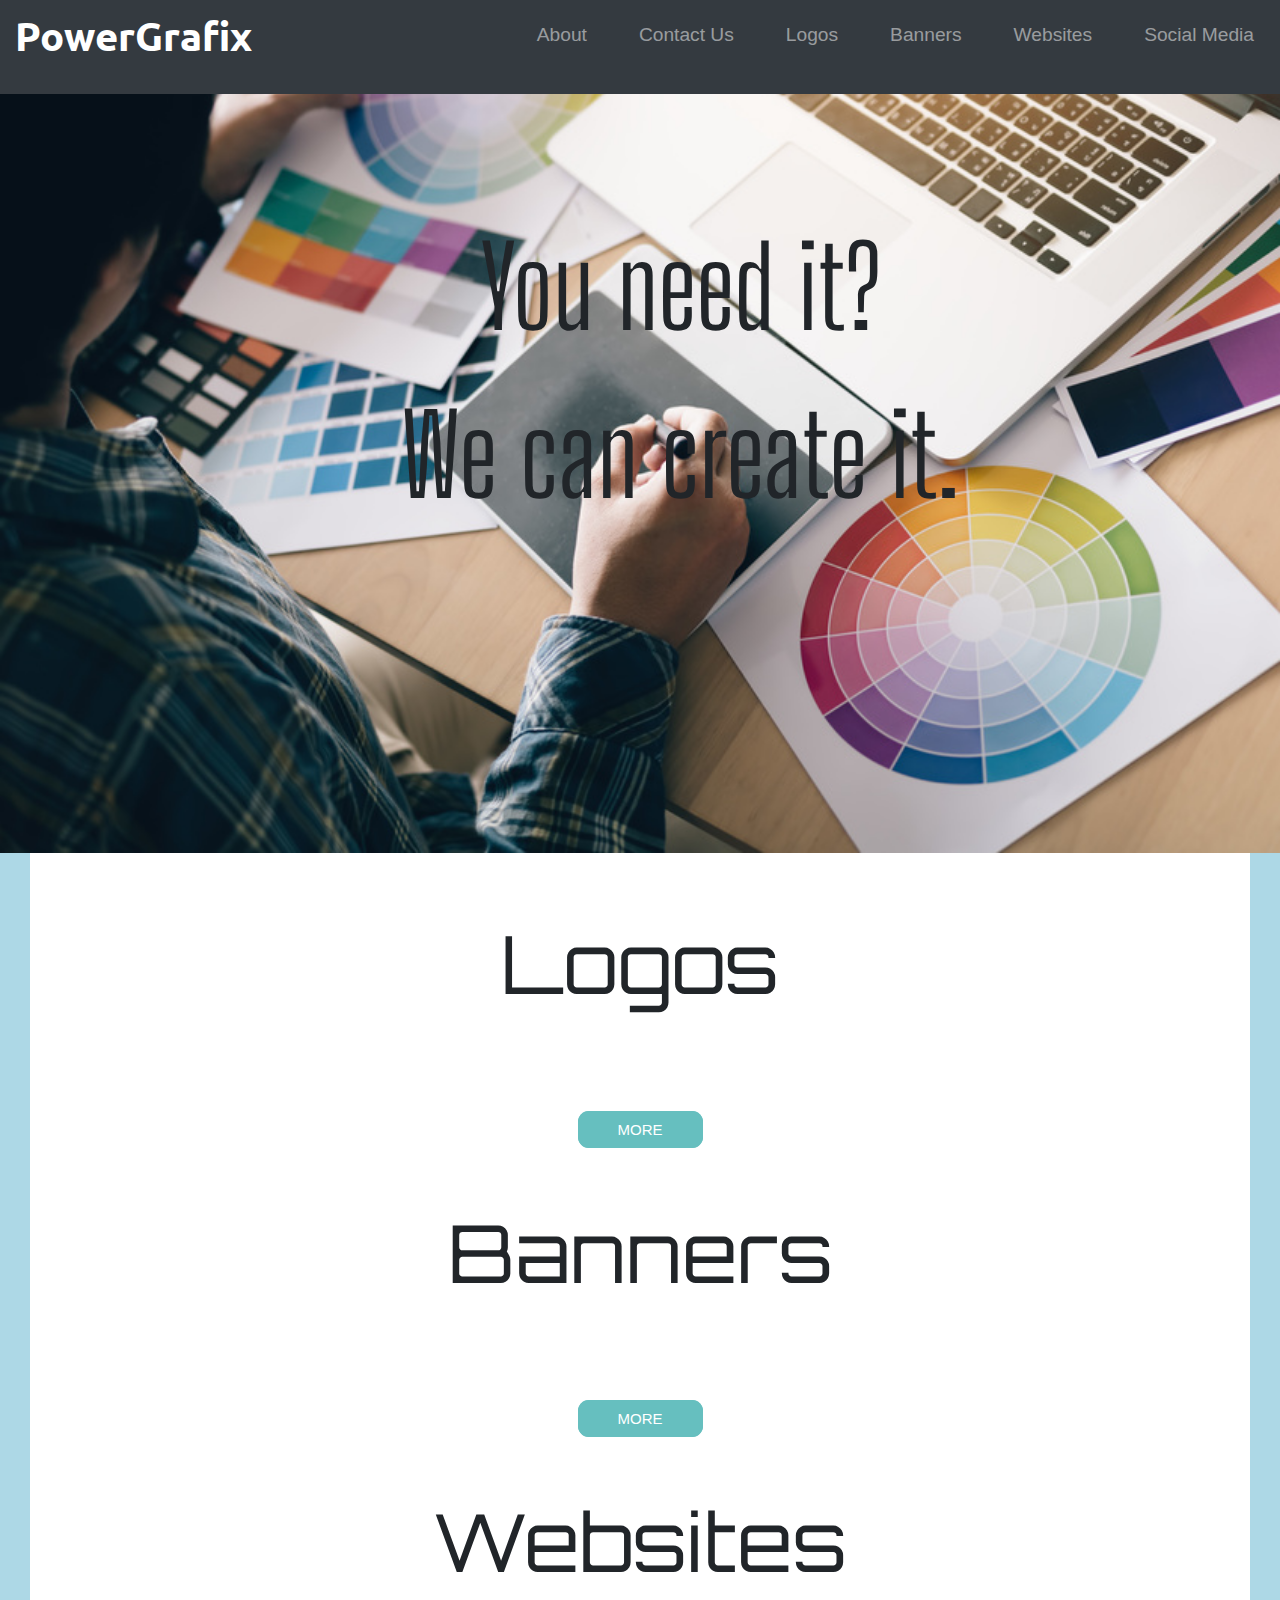
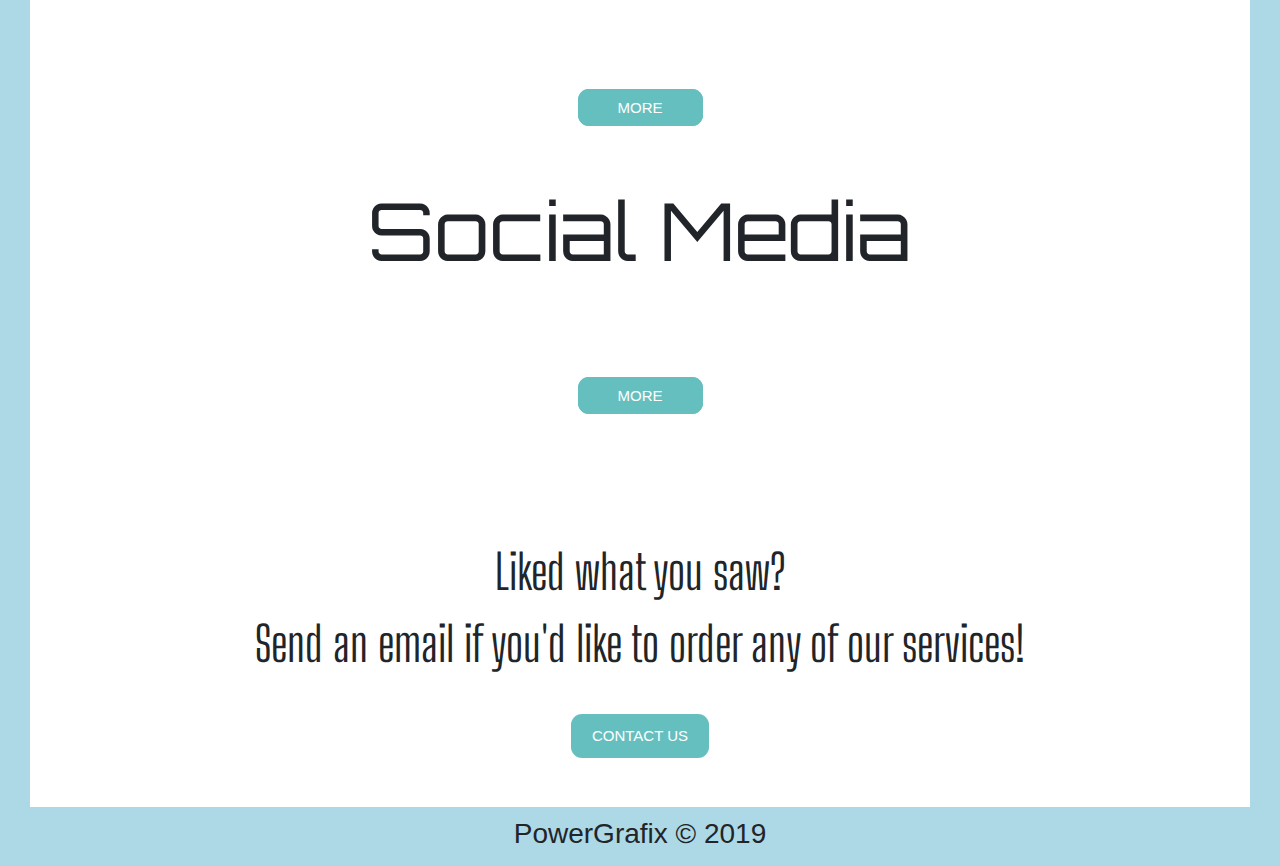
==== index.html @ c36dbb4e "Add files via upload" ====
<!DOCTYPE html>
<html>

<head>
  <meta charset="utf-8">
  <title>PowerGrafix</title>

  <link rel="stylesheet" href="https://stackpath.bootstrapcdn.com/bootstrap/4.3.1/css/bootstrap.min.css" integrity="sha384-ggOyR0iXCbMQv3Xipma34MD+dH/1fQ784/j6cY/iJTQUOhcWr7x9JvoRxT2MZw1T" crossorigin="anonymous">
  <link href="https://fonts.googleapis.com/css?family=Montserrat:900|Ubuntu" rel="stylesheet">
  <link href="https://fonts.googleapis.com/css?family=Big+Shoulders+Display&display=swap" rel="stylesheet">
  <link href="https://fonts.googleapis.com/css?family=Orbitron&display=swap" rel="stylesheet">

  <link rel="stylesheet" href="css/styles.css">
</head>

<body style="background-color:#ADD8E6">



  <section class="navbar-section">
    <div class="navbar-container">
      <nav class="navbar fixed-top navbar-expand-lg navbar-dark bg-dark">
        <a class="navbar-brand" href="">PowerGrafix</a>
        <button class="navbar-toggler" type="button" data-toggle="collapse" data-target="#navbarTogglerDemo02" aria-controls="navbarTogglerDemo01" aria-expanded="false" aria-label="Toggle navigation">
          <span class="navbar-toggler-icon"></span>
        </button>
        <div class="collapse navbar-collapse" id="navbarTogglerDemo02">
          <ul class="navbar-nav ml-auto">
            <li class="nav-item">
              <a class="nav-link" href="about.html">About</a>
            </li>
            <li class="nav-item">
              <a class="nav-link" href="#contact-us">Contact Us</a>
            </li>
            <li class="nav-item">
              <a class="nav-link" href="#logos-title">Logos</a>
            </li>
            <li class="nav-item">
              <a class="nav-link" href="#banners-title">Banners</a>
            </li>
            <li class="nav-item">
              <a class="nav-link" href="#websites-title">Websites</a>
            </li>
            <li class="nav-item">
              <a class="nav-link" href="#social-title">Social Media</a>
          </ul>
        </div>
      </nav>
    </div>
  </section>

  <section class="header-section">
    <div class="header-container">
      <img class="graphic_designer" src="images/graphic_designer.jpg" alt="graphic_designer">
      <div class="text_block">
        You need it?
        <p>We can create it.</p>
      </div>
    </div>
  </section>

  <section class="middle-section">
    <p id="logos-title">Logos</p>
    <div class="row">

      <!--Grid column-->
      <div class="col-lg-4 col-md-12 mb-4">

        <img src="https://wedologos.bladecdn.net/wp-content/uploads/2016/01/logotipos-famosos-adidas.jpg" class="img-fluid mb-4" alt="">

        <img src="https://wedologos.bladecdn.net/wp-content/uploads/2016/01/logotipos-famosos-apple.jpg" class="img-fluid mb-4" alt="" data-wow-delay="0.3s">

      </div>
      <!--Grid column-->

      <!--Grid column-->
      <div class="col-lg-4 col-md-6 mb-4">

        <img src="https://wedologos.bladecdn.net/wp-content/uploads/2016/01/logotipos-famosos-bradesco.jpg" class="img-fluid mb-4" alt="" data-wow-delay="0.1s">

        <img src="https://wedologos.bladecdn.net/wp-content/uploads/2016/01/logotipos-famosos-coca-cola.jpg" class="img-fluid mb-4" alt="" data-wow-delay="0.4s">

      </div>
      <!--Grid column-->

      <!--Grid column-->
      <div class="col-lg-4 col-md-6 mb-4">

        <img src="https://wedologos.bladecdn.net/wp-content/uploads/2016/01/logotipos-famosos-guarana-antarctica.jpg" class="img-fluid mb-4" alt="" data-wow-delay="0.2s">

        <img src="https://wedologos.bladecdn.net/wp-content/uploads/2016/01/logotipos-famosos-google.jpg" class="img-fluid mb-4" alt="" data-wow-delay="0.5s">

      </div>
      <!--Grid column-->

    </div>
    <!--Grid row-->

    </div>

    <a class="btn-more" href="logos.html">MORE</a>

    <p id="banners-title">Banners</p>
    <div class="row">

      <!--Grid column-->
      <div class="col-lg-4 col-md-12 mb-4">

        <img src="https://marketplace.canva.com/MADOPvvqu2g/1/0/thumbnail_large-1/canva-galaxy-photo-border-general-twitch-banner-MADOPvvqu2g.jpg" class="img-fluid mb-4" alt="">

        <img src="https://marketplace.canva.com/MAC6jfuT2J8/1/0/thumbnail_large-5/canva-white-%26-black-modern-coffee-quote-photo-collage-MAC6jfuT2J8.jpg" class="img-fluid mb-4" alt="" data-wow-delay="0.3s">

      </div>
      <!--Grid column-->

      <!--Grid column-->
      <div class="col-lg-4 col-md-6 mb-4">

        <img src="https://marketplace.canva.com/MAC3SYvZWyc/1/0/thumbnail_large-5/canva-green-nature-photo-book-collage-MAC3SYvZWyc.jpg" class="img-fluid mb-4" alt="" data-wow-delay="0.1s">

        <img src="https://marketplace.canva.com/MAC3SRVpkFc/1/0/thumbnail_large-5/canva-minimalist-white-nature-outdoor-photo-collage-MAC3SRVpkFc.jpg" class="img-fluid mb-4" alt="" data-wow-delay="0.4s">

      </div>
      <!--Grid column-->

      <!--Grid column-->
      <div class="col-lg-4 col-md-6 mb-4">

        <img src="https://marketplace.canva.com/MAC9HOH3e30/2/0/thumbnail_large/canva-white-winter-photo-collage-MAC9HOH3e30.jpg" class="img-fluid mb-4" alt="" data-wow-delay="0.2s">

        <img src="https://marketplace.canva.com/MAC8jO4v-vw/1/0/thumbnail_large-5/canva-white-simple-specials-coffee-photo-collage-MAC8jO4v-vw.jpg" class="img-fluid mb-4" alt="" data-wow-delay="0.5s">

      </div>
      <!--Grid column-->

    </div>
    <!--Grid row-->

    </div>
     <a class="btn-more" href="banners.html">MORE</a>

     <p id="websites-title">Websites</p>

     <div class="row">

       <!--Grid column-->
       <div class="col-lg-4 col-md-12 mb-4">

         <img src="https://s3.amazonaws.com/ceblog/wp-content/uploads/2018/08/20142354/best-homepage-13.png" class="img-fluid mb-4" alt="">

         <img src="http://cdn2.hubspot.net/hubfs/53/mint-homepage-design.png" class="img-fluid mb-4" alt="" data-wow-delay="0.3s">

       </div>
       <!--Grid column-->

       <!--Grid column-->
       <div class="col-lg-4 col-md-6 mb-4">

         <img src="https://s3.amazonaws.com/ceblog/wp-content/uploads/2018/08/20142352/best-homepage-12.png" class="img-fluid mb-4" alt="" data-wow-delay="0.1s">

         <img src="https://i.pinimg.com/originals/0f/49/ac/0f49acbd195461f853526f29efb6bfef.jpg" class="img-fluid mb-4" alt="" data-wow-delay="0.4s">

       </div>
       <!--Grid column-->

       <!--Grid column-->
       <div class="col-lg-4 col-md-6 mb-4">

         <img src="https://nmcdn.io/e186d21f8c7946a19faed23c3da2f0da/347bed083486499c98f1609efa95efbd/files/hutchlaw-1.jpg" class="img-fluid mb-4" alt="" data-wow-delay="0.2s">

         <img src="https://blog.hubspot.com/hs-fs/hubfs/telerik-homepage-update.png?width=1347&name=telerik-homepage-update.png" class="img-fluid mb-4" alt="" data-wow-delay="0.5s">

       </div>
       <!--Grid column-->

     </div>
     <!--Grid row-->

     </div>

     <a class="btn-more" href="websites.html">MORE</a>

       <p id="social-title">Social Media</p>
       <div class="row">

         <!--Grid column-->
         <div class="col-lg-4 col-md-12 mb-4">

           <img src="https://jesusnative.files.wordpress.com/2017/03/smsgjos-twitter-banner.jpg?w=705" class="img-fluid mb-4" alt="">

           <img src="https://png.pngtree.com/png-vector/20190309/ourlarge/pngtree-event-party-social-media-post-banner-template-set-png-image_783203.jpg" class="img-fluid mb-4" alt="" data-wow-delay="0.3s">

         </div>
         <!--Grid column-->

         <!--Grid column-->
         <div class="col-lg-4 col-md-6 mb-4">

           <img src="https://i.pinimg.com/originals/de/9c/47/de9c474064ac3493077e03e362c84219.jpg" class="img-fluid mb-4" alt="" data-wow-delay="0.1s">

           <img src="https://nowspeed.com/wp-content/uploads/2016/09/Nowspeed-Web-Banner-V1.png" class="img-fluid mb-4" alt="" data-wow-delay="0.4s">

         </div>
         <!--Grid column-->

         <!--Grid column-->
         <div class="col-lg-4 col-md-6 mb-4">

           <img src="https://techmeetups.com/wp-content/uploads/2017/09/Cyberconnect-360-event-banner.jpg" class="img-fluid mb-4" alt="" data-wow-delay="0.2s">

           <img src="https://i.pinimg.com/originals/f9/95/a6/f995a694d54082ea7b6e9481c708df1d.jpg" class="img-fluid mb-4" alt="" data-wow-delay="0.5s">

         </div>
         <!--Grid column-->

       </div>
       <!--Grid row-->

       </div>
       <a class="btn-more" href="social.html">MORE</a>
  </section>

  <section class="bottom-section">
    <div id="contact-us">
      Liked what you saw?
      <p>Send an email if you'd like to order any of our services!</p>
      <a class="btn" href="mailto:">CONTACT US</a>
    </div>

  </section>
  <div class="copyright">
    <h3>
      <p>PowerGrafix © 2019</p>
    </h3>
  </div>


  <script src="https://code.jquery.com/jquery-3.3.1.slim.min.js" integrity="sha384-q8i/X+965DzO0rT7abK41JStQIAqVgRVzpbzo5smXKp4YfRvH+8abtTE1Pi6jizo" crossorigin="anonymous"></script>
  <script src="https://cdnjs.cloudflare.com/ajax/libs/popper.js/1.14.7/umd/popper.min.js" integrity="sha384-UO2eT0CpHqdSJQ6hJty5KVphtPhzWj9WO1clHTMGa3JDZwrnQq4sF86dIHNDz0W1" crossorigin="anonymous"></script>
  <script src="https://stackpath.bootstrapcdn.com/bootstrap/4.3.1/js/bootstrap.min.js" integrity="sha384-JjSmVgyd0p3pXB1rRibZUAYoIIy6OrQ6VrjIEaFf/nJGzIxFDsf4x0xIM+B07jRM" crossorigin="anonymous"></script>
  <script defer src="https://use.fontawesome.com/releases/v5.7.2/js/all.js" integrity="sha384-0pzryjIRos8mFBWMzSSZApWtPl/5++eIfzYmTgBBmXYdhvxPc+XcFEk+zJwDgWbP" crossorigin="anonymous"></script>
</body>

</html>
---- css/styles.css ----
body{
 text-align: center;
}

.navbar{
  padding:0 0 1.5rem;
}


.navbar-brand{
  font-family: 'Ubuntu', sans-serif;
  font-size: 2.5rem;
  font-weight: bold;
  padding-left: 15px;
}

.nav-item{
  padding: 0 18px;
}

.nav-link{
  font-size: 1.2rem;
}

.graphic_designer{
  width: 100%;

}

.header-container{
  position: relative;
}

.text_block{
  position: absolute;
  font-family: 'Big Shoulders Display', cursive;
  font-size: 7em;
  bottom: 35%;
  right: 25%;
}

.middle-section{
  background-color: white;
  margin-left: 30px;
  margin-right: 30px;
}


#logos-title{
  font-family: 'Orbitron', sans-serif;
  font-size: 5em;
  text-align: center;
  padding-top: 50px;
  padding-bottom: 30px;
}

#banners-title{
  font-family: 'Orbitron', sans-serif;
  font-size: 5em;
  text-align: center;
  padding-top: 50px;
  padding-bottom: 30px;
}

#social-title{
  font-family: 'Orbitron', sans-serif;
  font-size: 5em;
  text-align: center;
  padding-top: 50px;
  padding-bottom: 30px;
}

#websites-title{
  font-family: 'Orbitron', sans-serif;
  font-size: 5em;
  text-align: center;
  padding-top: 50px;
  padding-bottom: 30px;
}


.bottom-section{
  background-color: white;
  padding-top: 10%;
  padding-bottom: 3%;
  margin-left: 30px;
  margin-right: 30px;
  font-family: 'Big Shoulders Display', cursive;
  font-size: 3em;
}

.btn{
  background: #66BFBF;
  background-image: -webkit-linear-gradient(top, #66BFBF, #66BFBF);
  background-image: -moz-linear-gradient(top, #66BFBF, #66BFBF);
  background-image: -ms-linear-gradient(top, #66BFBF, #66BFBF);
  background-image: -o-linear-gradient(top, #66BFBF, #66BFBF);
  background-image: linear-gradient(to bottom, #66BFBF, #66BFBF);
  -webkit-border-radius: 11;
  -moz-border-radius: 11;
  border-radius: 11px;
  font-family: Arial;
  color: #ffffff;
  font-size: 15px;
  padding: 10px 20px 10px 20px;
  text-decoration: none;

}

.btn-more{
  background: #66BFBF;
  background-image: -webkit-linear-gradient(top, #66BFBF, #66BFBF);
  background-image: -moz-linear-gradient(top, #66BFBF, #66BFBF);
  background-image: -ms-linear-gradient(top, #66BFBF, #66BFBF);
  background-image: -o-linear-gradient(top, #66BFBF, #66BFBF);
  background-image: linear-gradient(to bottom, #66BFBF, #66BFBF);
  -webkit-border-radius: 11;
  -moz-border-radius: 11;
  border-radius: 11px;
  font-family: Arial;
  color: #ffffff;
  font-size: 15px;
  padding: 10px 40px 10px 40px;
  text-decoration: none;

}
.copyright{
  background-color: #ADD8E6;
  font-size: 1em;
  padding-top: 10px;
  }

}
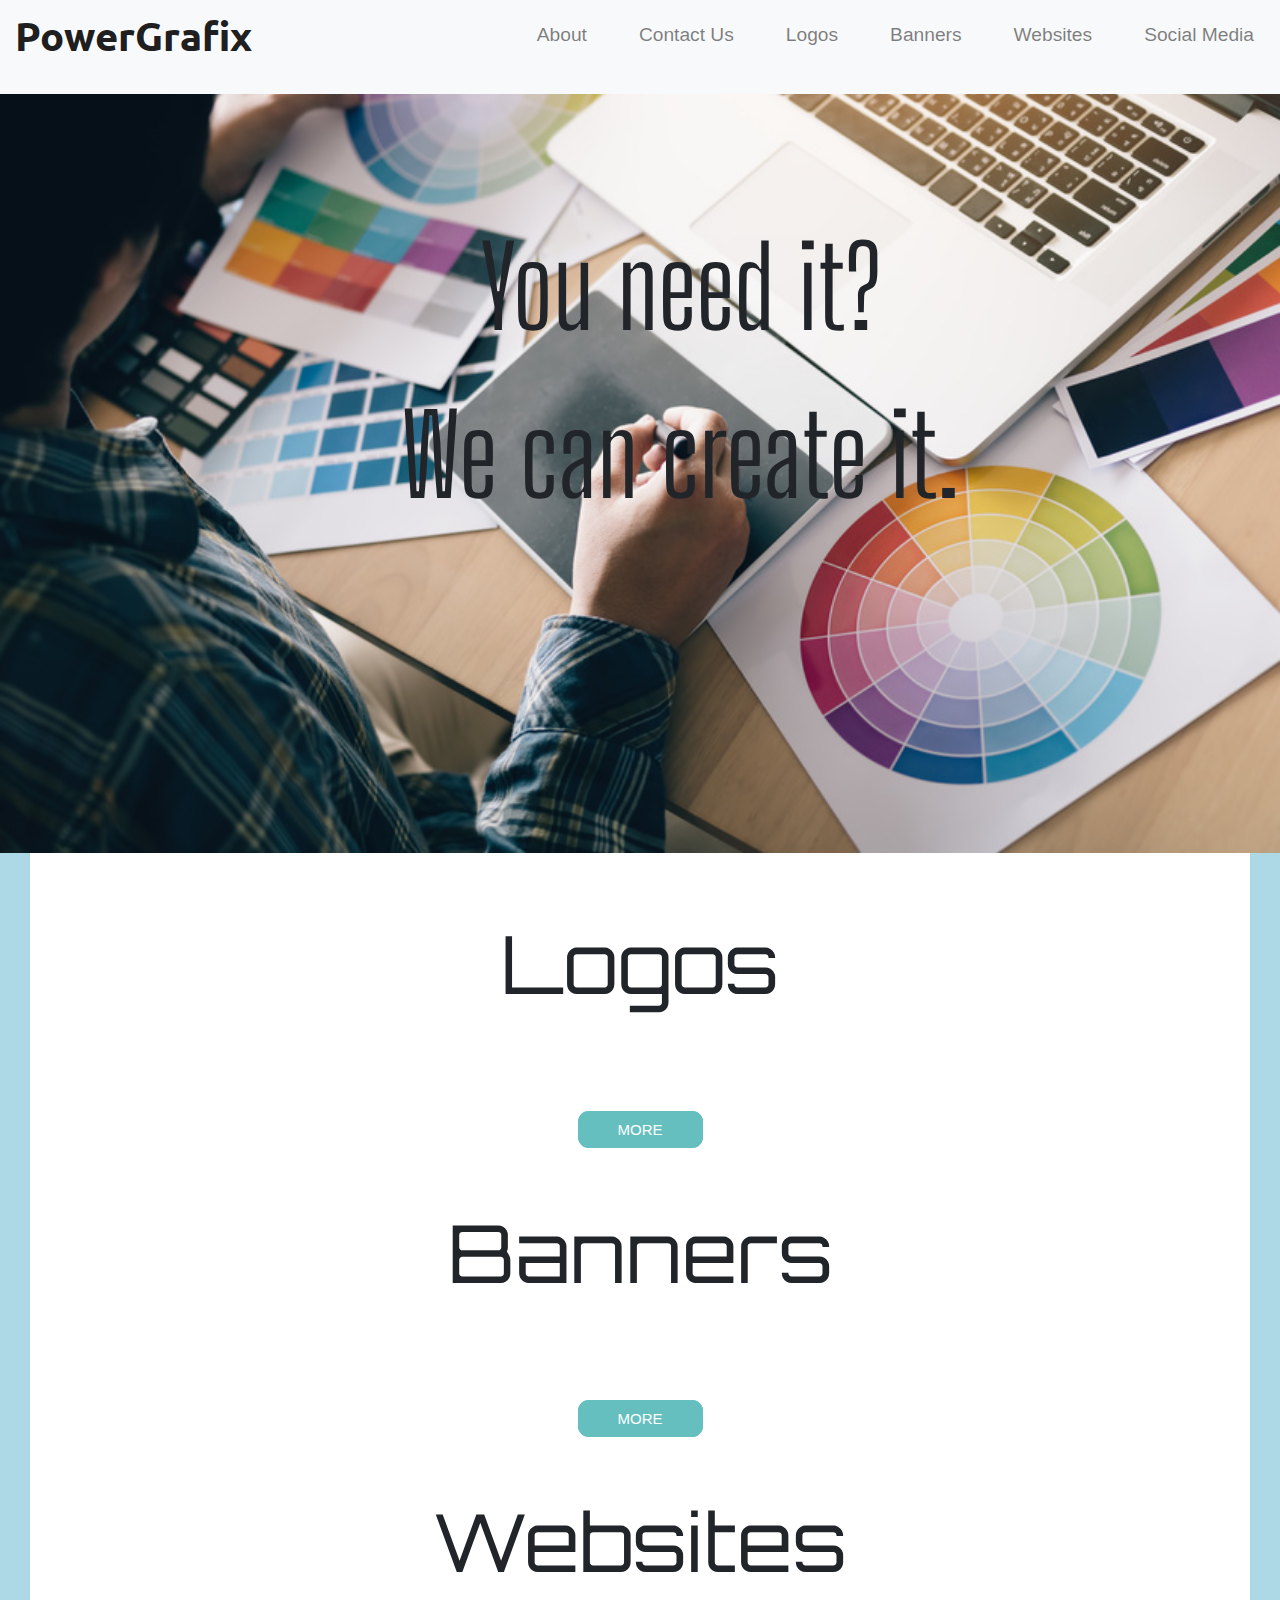
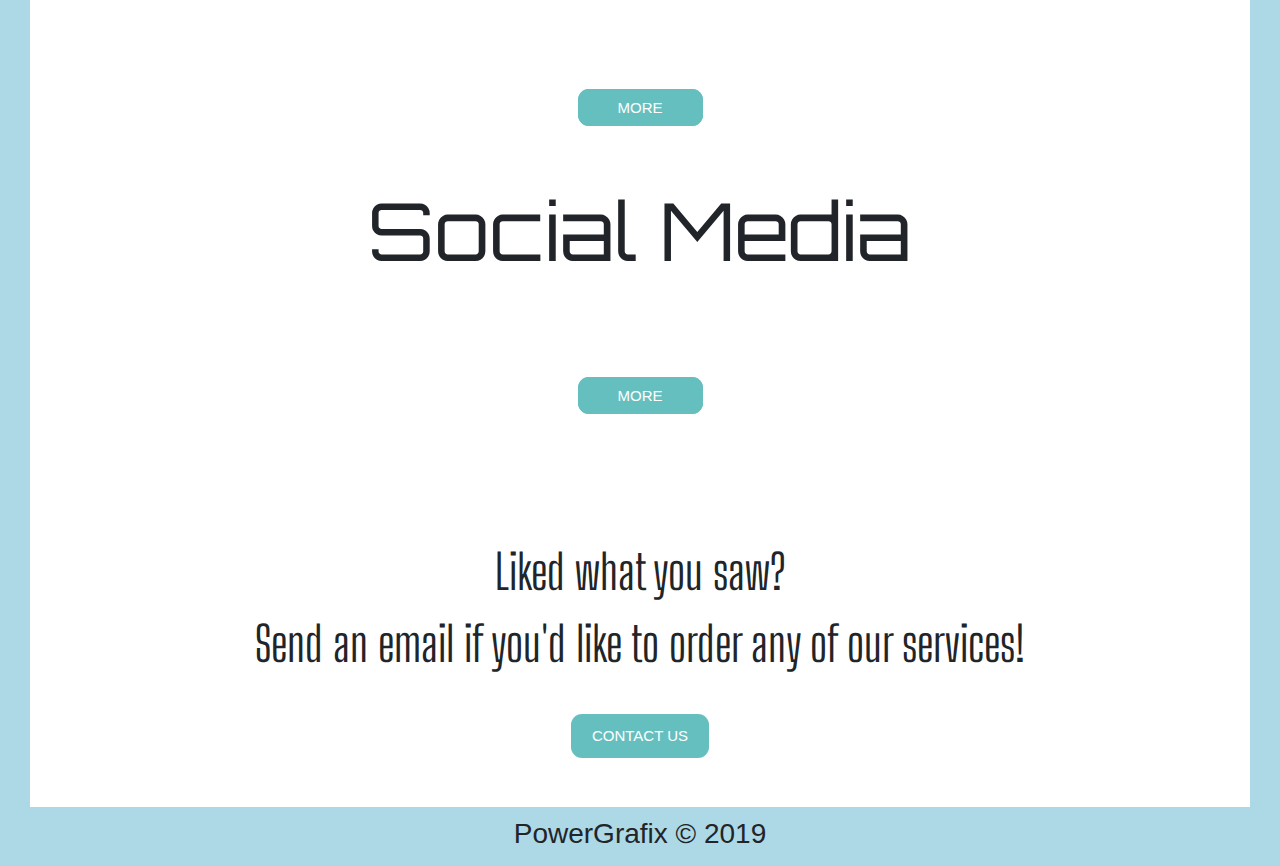
==== commit c1bc7530: "Add files via upload" ====
--- a/index.html
+++ b/index.html
@@ -19,7 +19,7 @@
 
   <section class="navbar-section">
     <div class="navbar-container">
-      <nav class="navbar fixed-top navbar-expand-lg navbar-dark bg-dark">
+      <nav class="navbar fixed-top navbar-expand-lg navbar-light bg-light">
         <a class="navbar-brand" href="">PowerGrafix</a>
         <button class="navbar-toggler" type="button" data-toggle="collapse" data-target="#navbarTogglerDemo02" aria-controls="navbarTogglerDemo01" aria-expanded="false" aria-label="Toggle navigation">
           <span class="navbar-toggler-icon"></span>
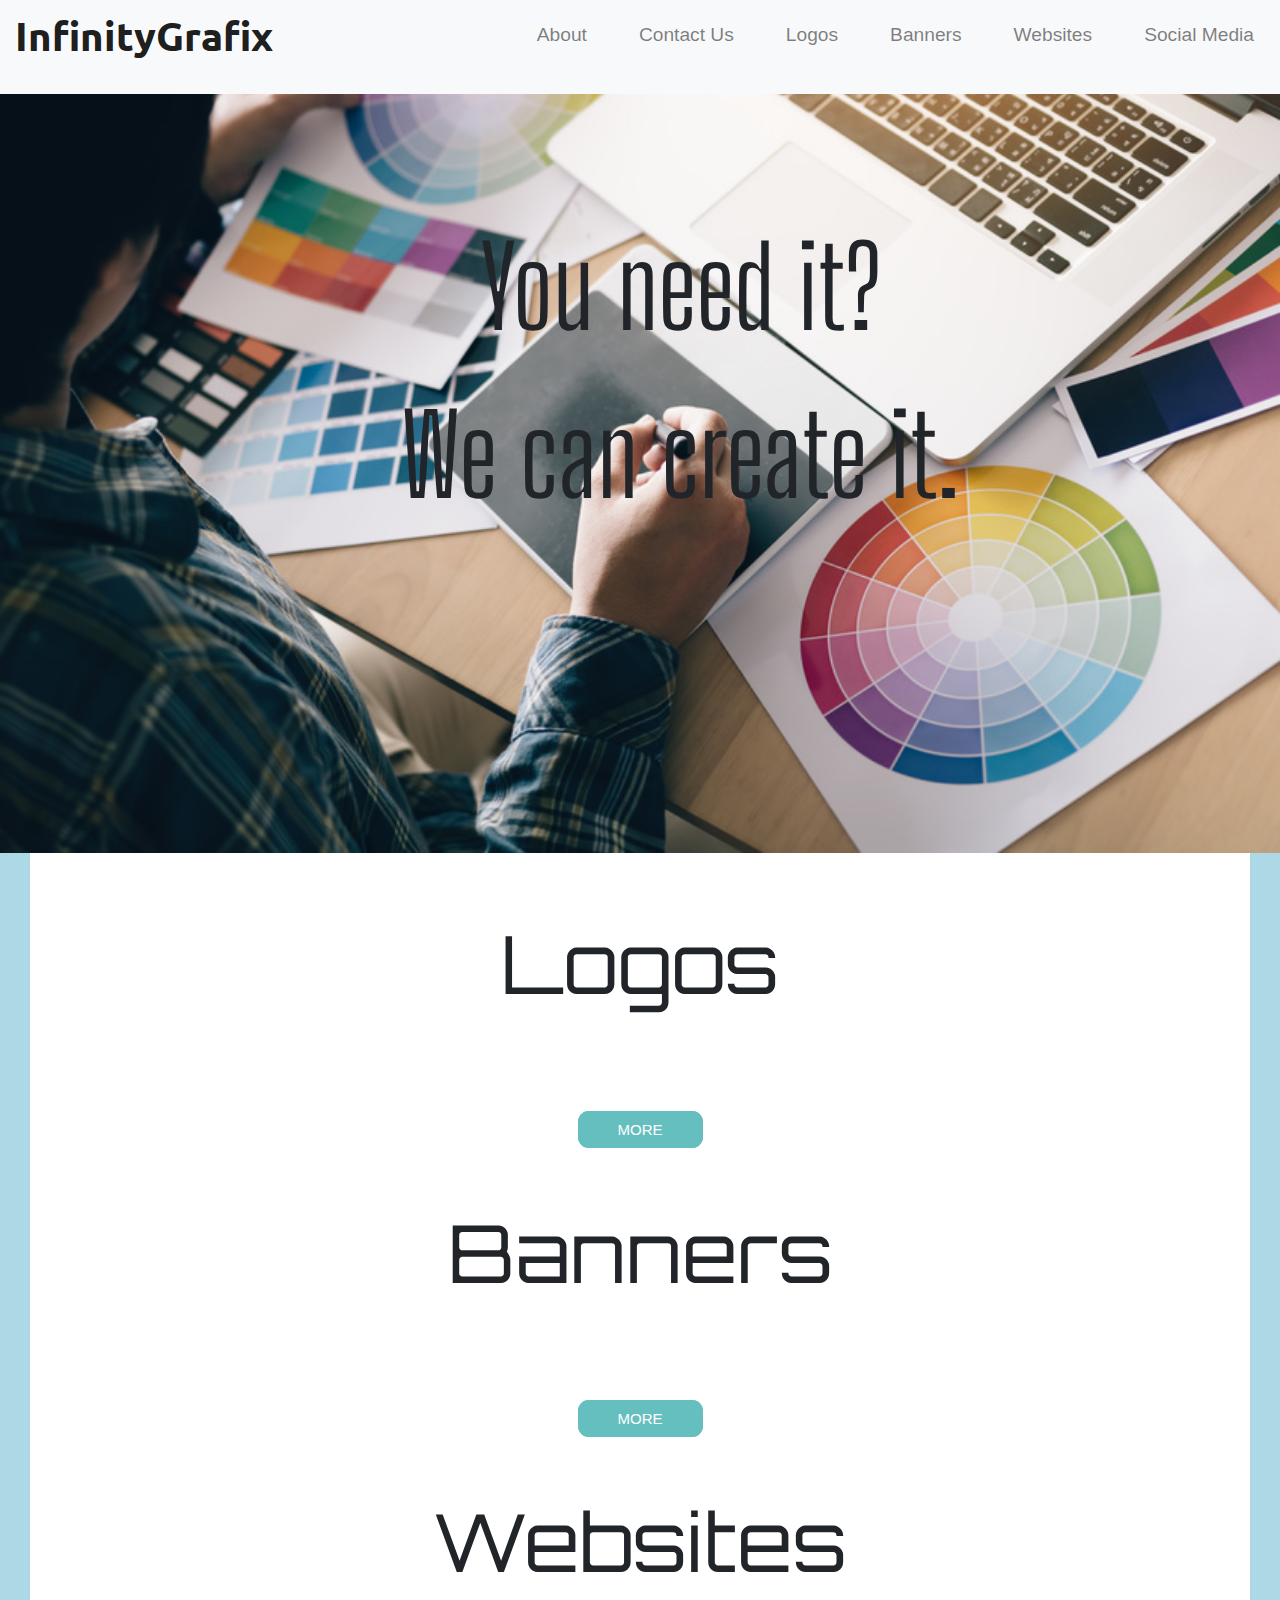
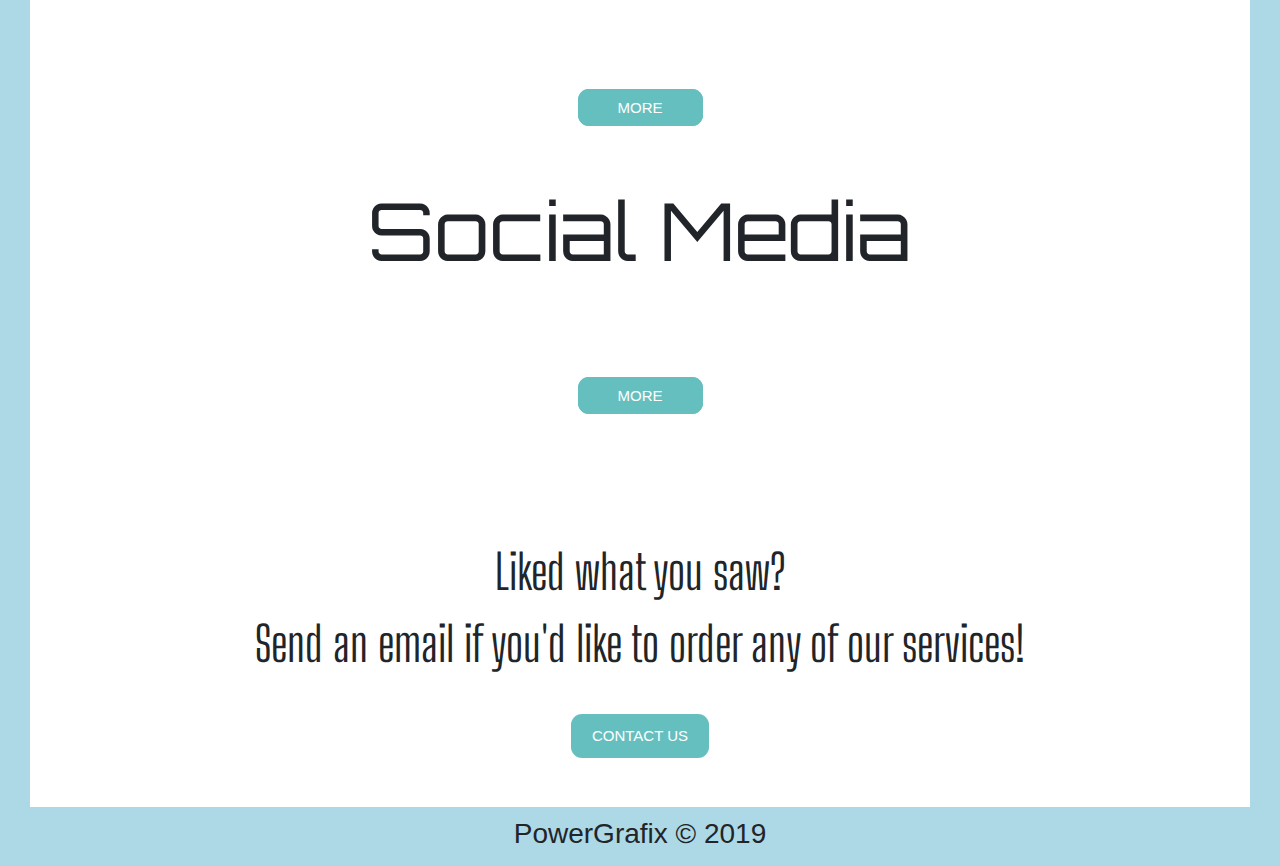
==== commit ef0f1594: "Add files via upload" ====
--- a/index.html
+++ b/index.html
@@ -3,7 +3,7 @@
 
 <head>
   <meta charset="utf-8">
-  <title>PowerGrafix</title>
+  <title>InfinityGrafix</title>
 
   <link rel="stylesheet" href="https://stackpath.bootstrapcdn.com/bootstrap/4.3.1/css/bootstrap.min.css" integrity="sha384-ggOyR0iXCbMQv3Xipma34MD+dH/1fQ784/j6cY/iJTQUOhcWr7x9JvoRxT2MZw1T" crossorigin="anonymous">
   <link href="https://fonts.googleapis.com/css?family=Montserrat:900|Ubuntu" rel="stylesheet">
@@ -20,7 +20,7 @@
   <section class="navbar-section">
     <div class="navbar-container">
       <nav class="navbar fixed-top navbar-expand-lg navbar-light bg-light">
-        <a class="navbar-brand" href="">PowerGrafix</a>
+        <a class="navbar-brand" href="">InfinityGrafix</a>
         <button class="navbar-toggler" type="button" data-toggle="collapse" data-target="#navbarTogglerDemo02" aria-controls="navbarTogglerDemo01" aria-expanded="false" aria-label="Toggle navigation">
           <span class="navbar-toggler-icon"></span>
         </button>
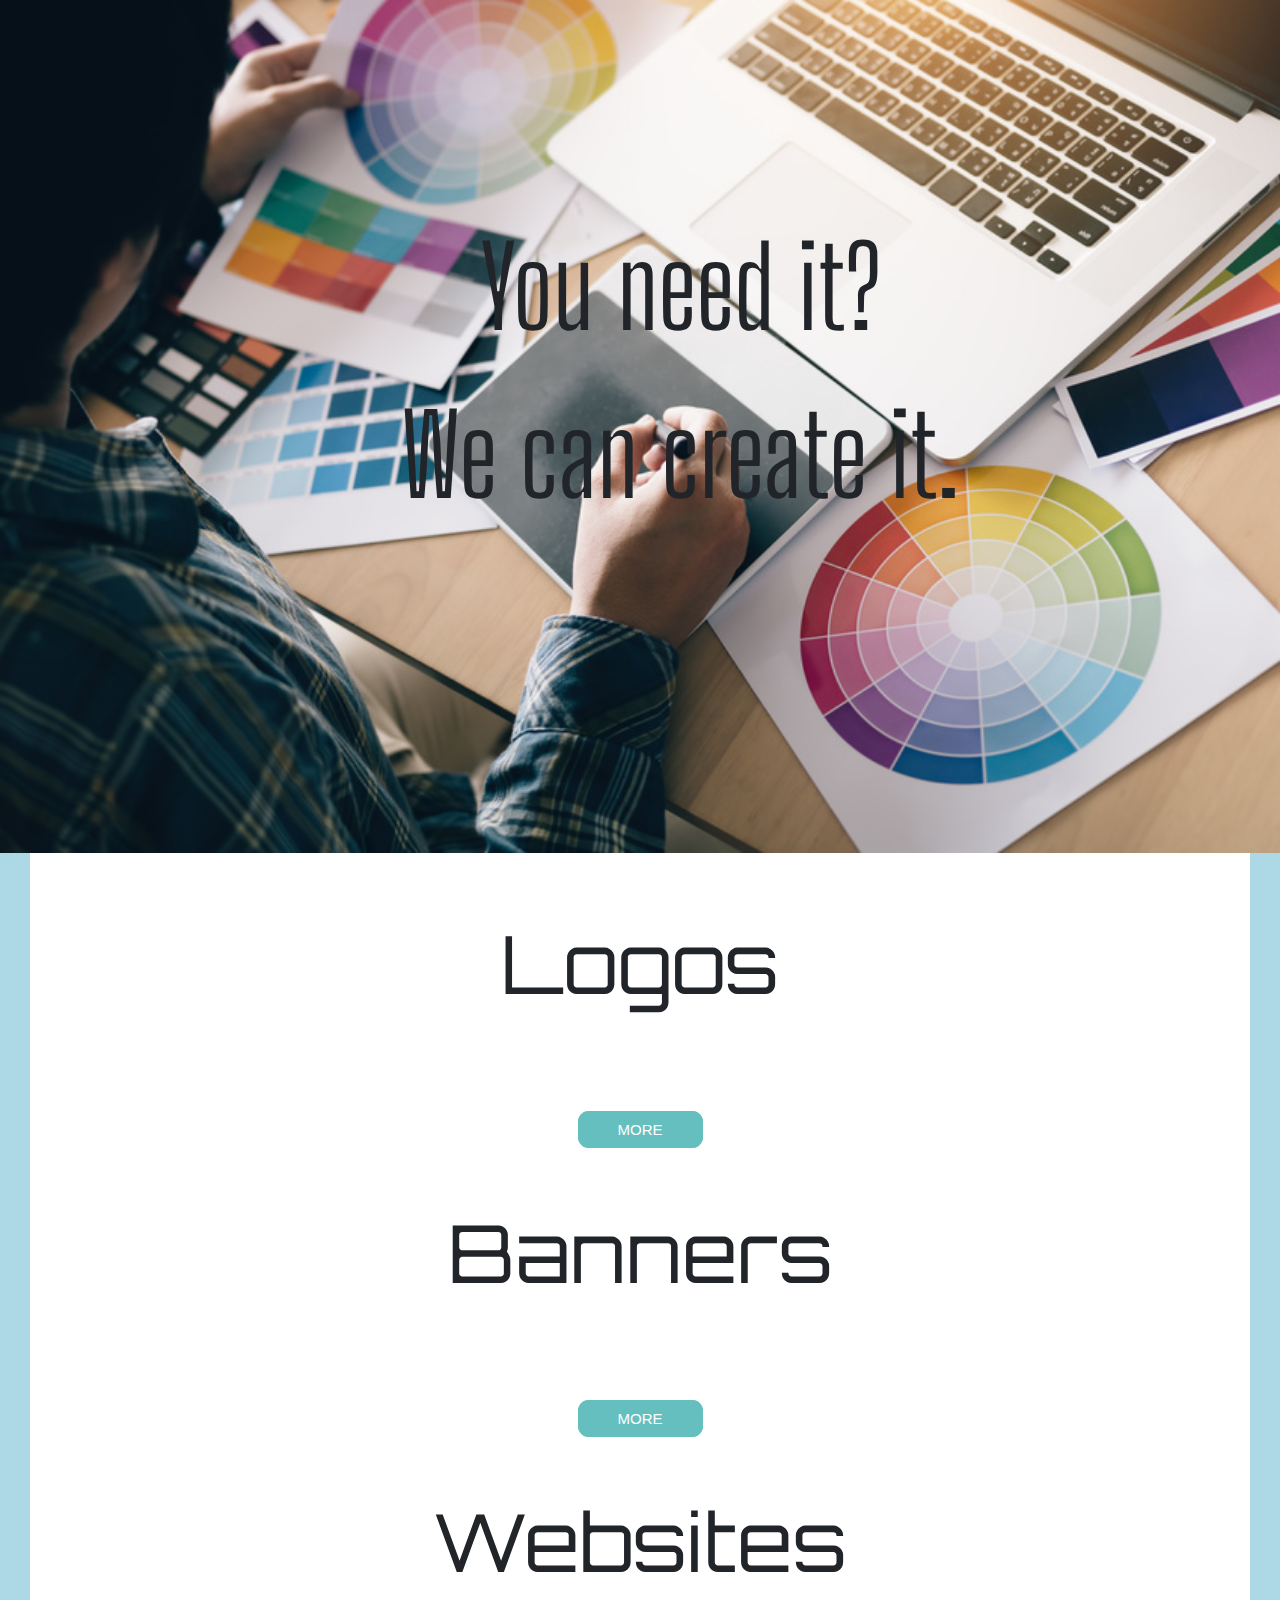
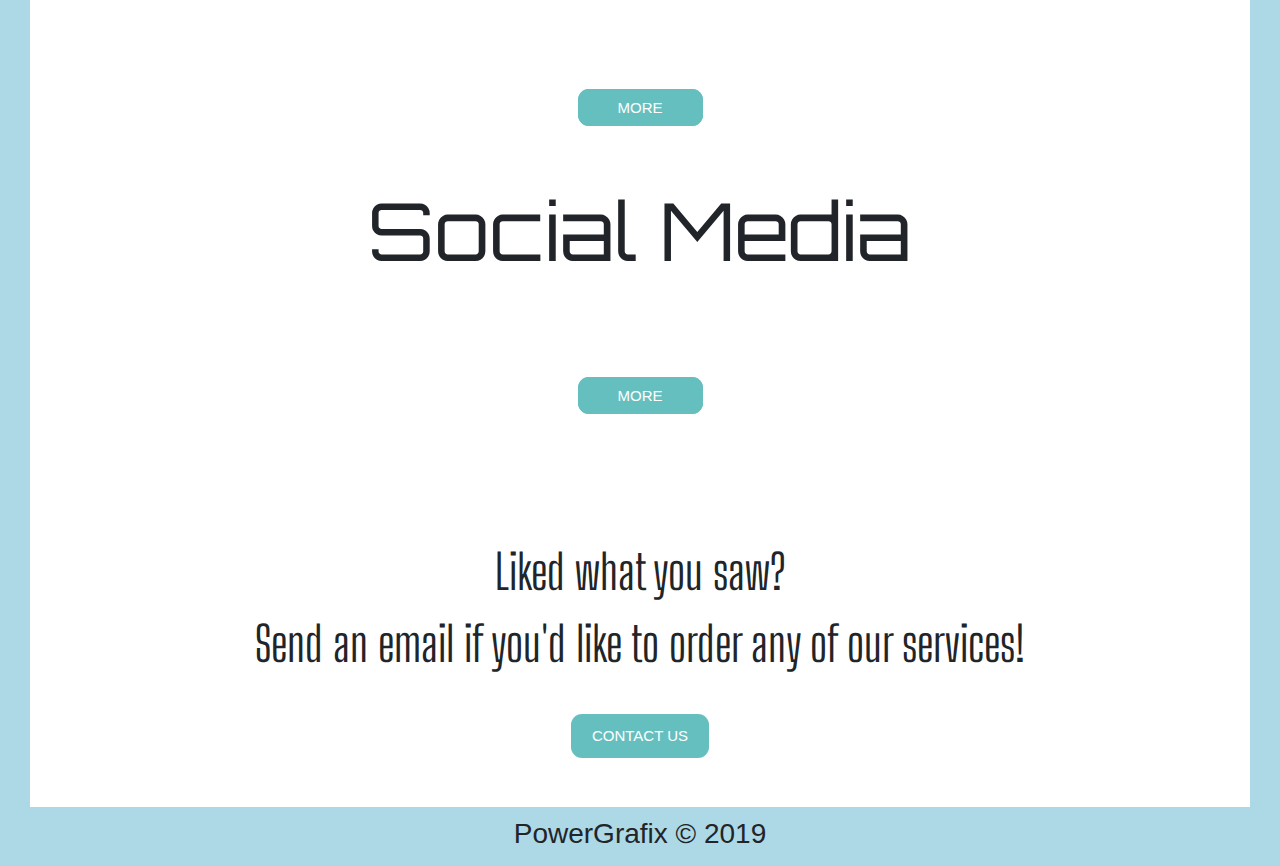
==== commit b3475240: "Add files via upload" ====
--- a/index.html
+++ b/index.html
@@ -17,37 +17,7 @@
 
 
 
-  <section class="navbar-section">
-    <div class="navbar-container">
-      <nav class="navbar fixed-top navbar-expand-lg navbar-light bg-light">
-        <a class="navbar-brand" href="">InfinityGrafix</a>
-        <button class="navbar-toggler" type="button" data-toggle="collapse" data-target="#navbarTogglerDemo02" aria-controls="navbarTogglerDemo01" aria-expanded="false" aria-label="Toggle navigation">
-          <span class="navbar-toggler-icon"></span>
-        </button>
-        <div class="collapse navbar-collapse" id="navbarTogglerDemo02">
-          <ul class="navbar-nav ml-auto">
-            <li class="nav-item">
-              <a class="nav-link" href="about.html">About</a>
-            </li>
-            <li class="nav-item">
-              <a class="nav-link" href="#contact-us">Contact Us</a>
-            </li>
-            <li class="nav-item">
-              <a class="nav-link" href="#logos-title">Logos</a>
-            </li>
-            <li class="nav-item">
-              <a class="nav-link" href="#banners-title">Banners</a>
-            </li>
-            <li class="nav-item">
-              <a class="nav-link" href="#websites-title">Websites</a>
-            </li>
-            <li class="nav-item">
-              <a class="nav-link" href="#social-title">Social Media</a>
-          </ul>
-        </div>
-      </nav>
-    </div>
-  </section>
+  
 
   <section class="header-section">
     <div class="header-container">
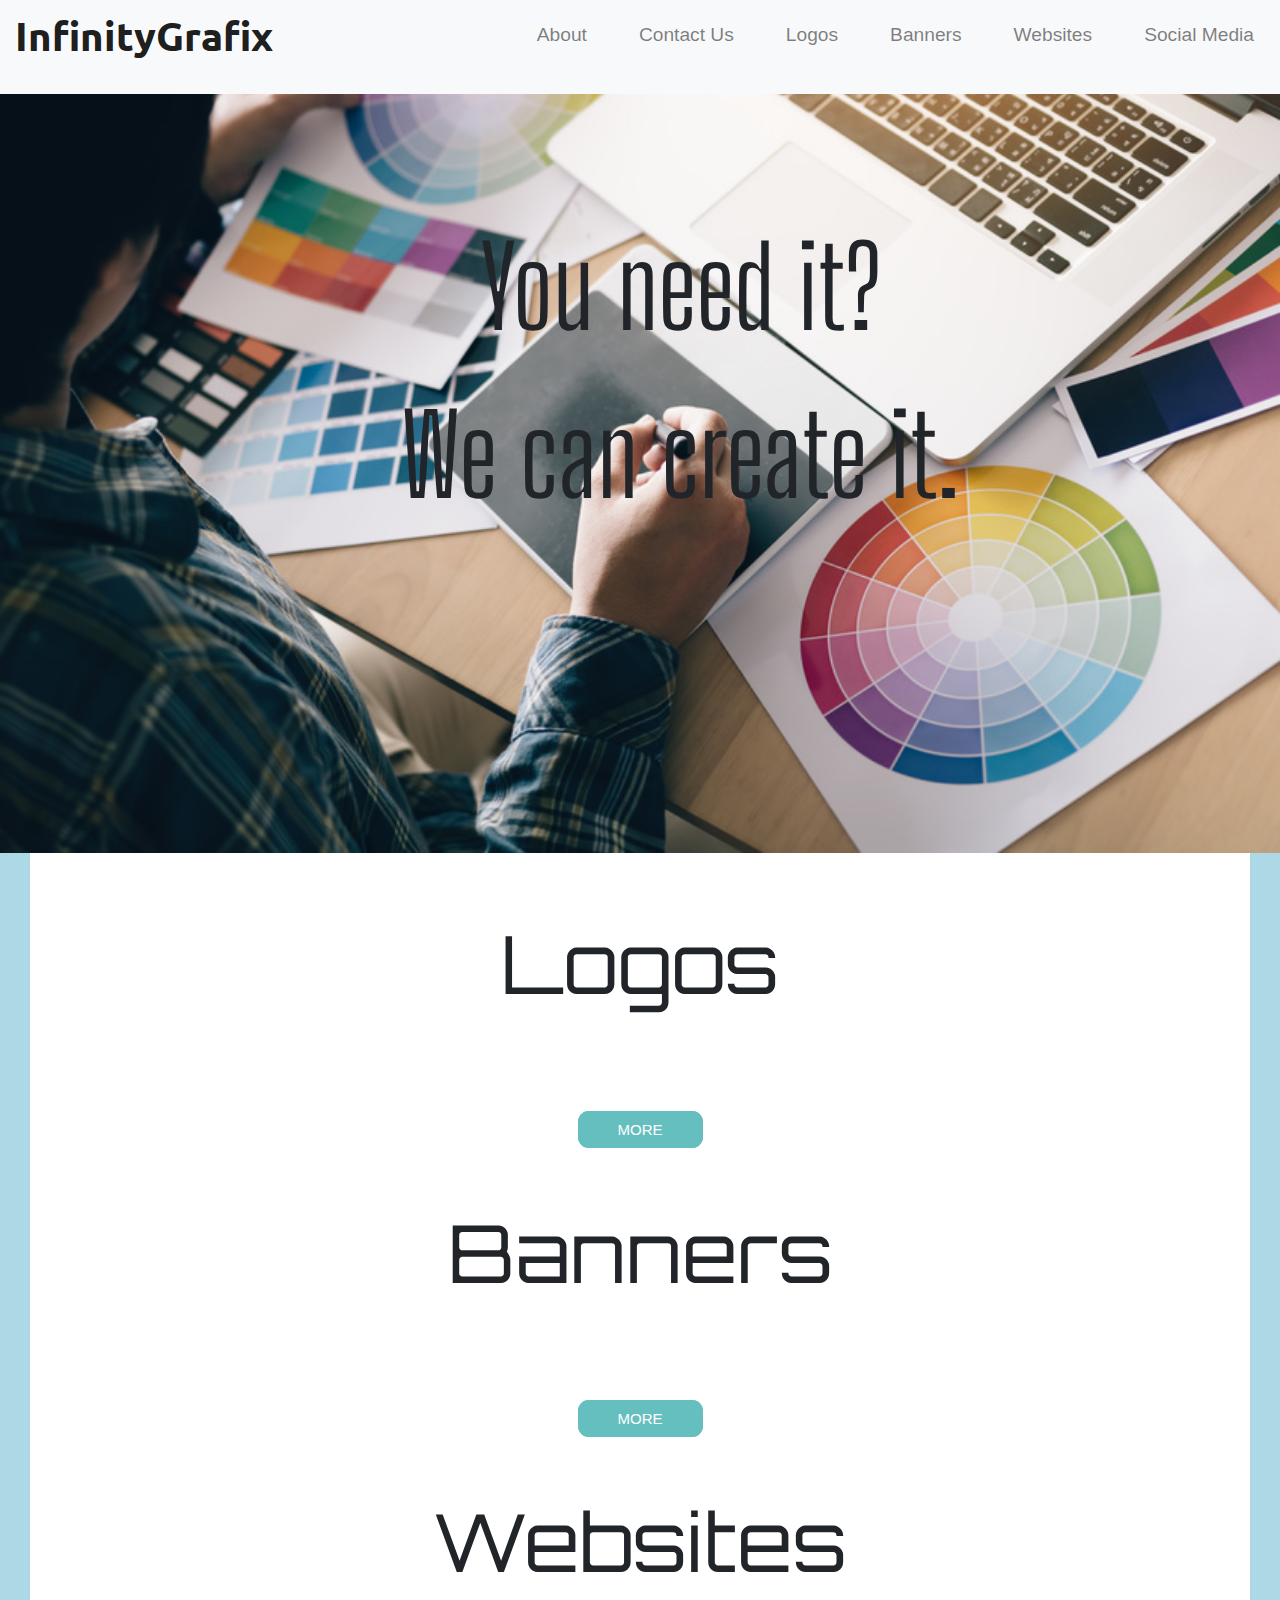
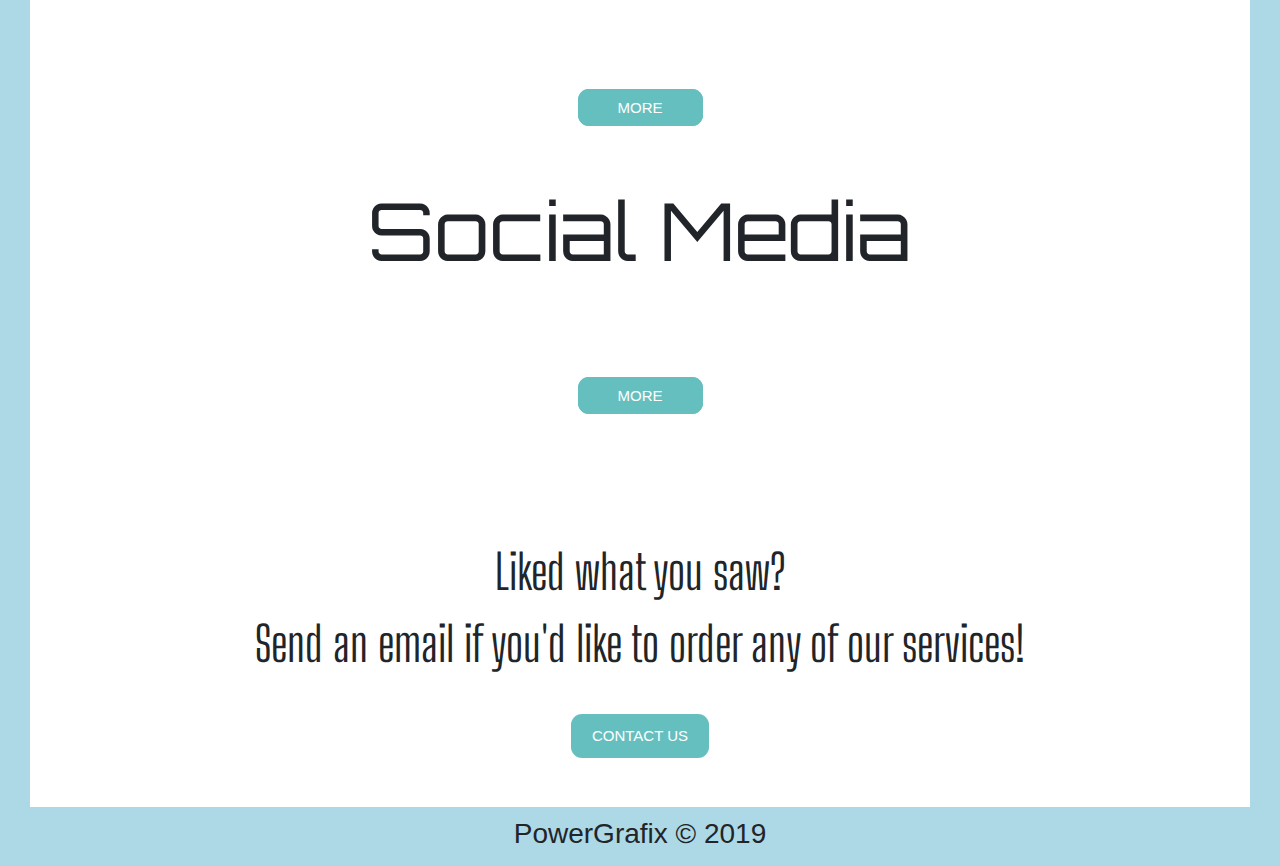
==== commit e9d7535f: "Add files via upload" ====
--- a/index.html
+++ b/index.html
@@ -17,7 +17,37 @@
 
 
 
-  
+  <section class="navbar-section">
+    <div class="navbar-container">
+      <nav class="navbar fixed-top navbar-expand-lg navbar-light bg-light">
+        <a class="navbar-brand" href="">InfinityGrafix</a>
+        <button class="navbar-toggler" type="button" data-toggle="collapse" data-target="#navbarTogglerDemo02" aria-controls="navbarTogglerDemo01" aria-expanded="false" aria-label="Toggle navigation">
+          <span class="navbar-toggler-icon"></span>
+        </button>
+        <div class="collapse navbar-collapse" id="navbarTogglerDemo02">
+          <ul class="navbar-nav ml-auto">
+            <li class="nav-item">
+              <a class="nav-link" href="about.html">About</a>
+            </li>
+            <li class="nav-item">
+              <a class="nav-link" href="#contact-us">Contact Us</a>
+            </li>
+            <li class="nav-item">
+              <a class="nav-link" href="#logos-title">Logos</a>
+            </li>
+            <li class="nav-item">
+              <a class="nav-link" href="#banners-title">Banners</a>
+            </li>
+            <li class="nav-item">
+              <a class="nav-link" href="#websites-title">Websites</a>
+            </li>
+            <li class="nav-item">
+              <a class="nav-link" href="#social-title">Social Media</a>
+          </ul>
+        </div>
+      </nav>
+    </div>
+  </section>
 
   <section class="header-section">
     <div class="header-container">
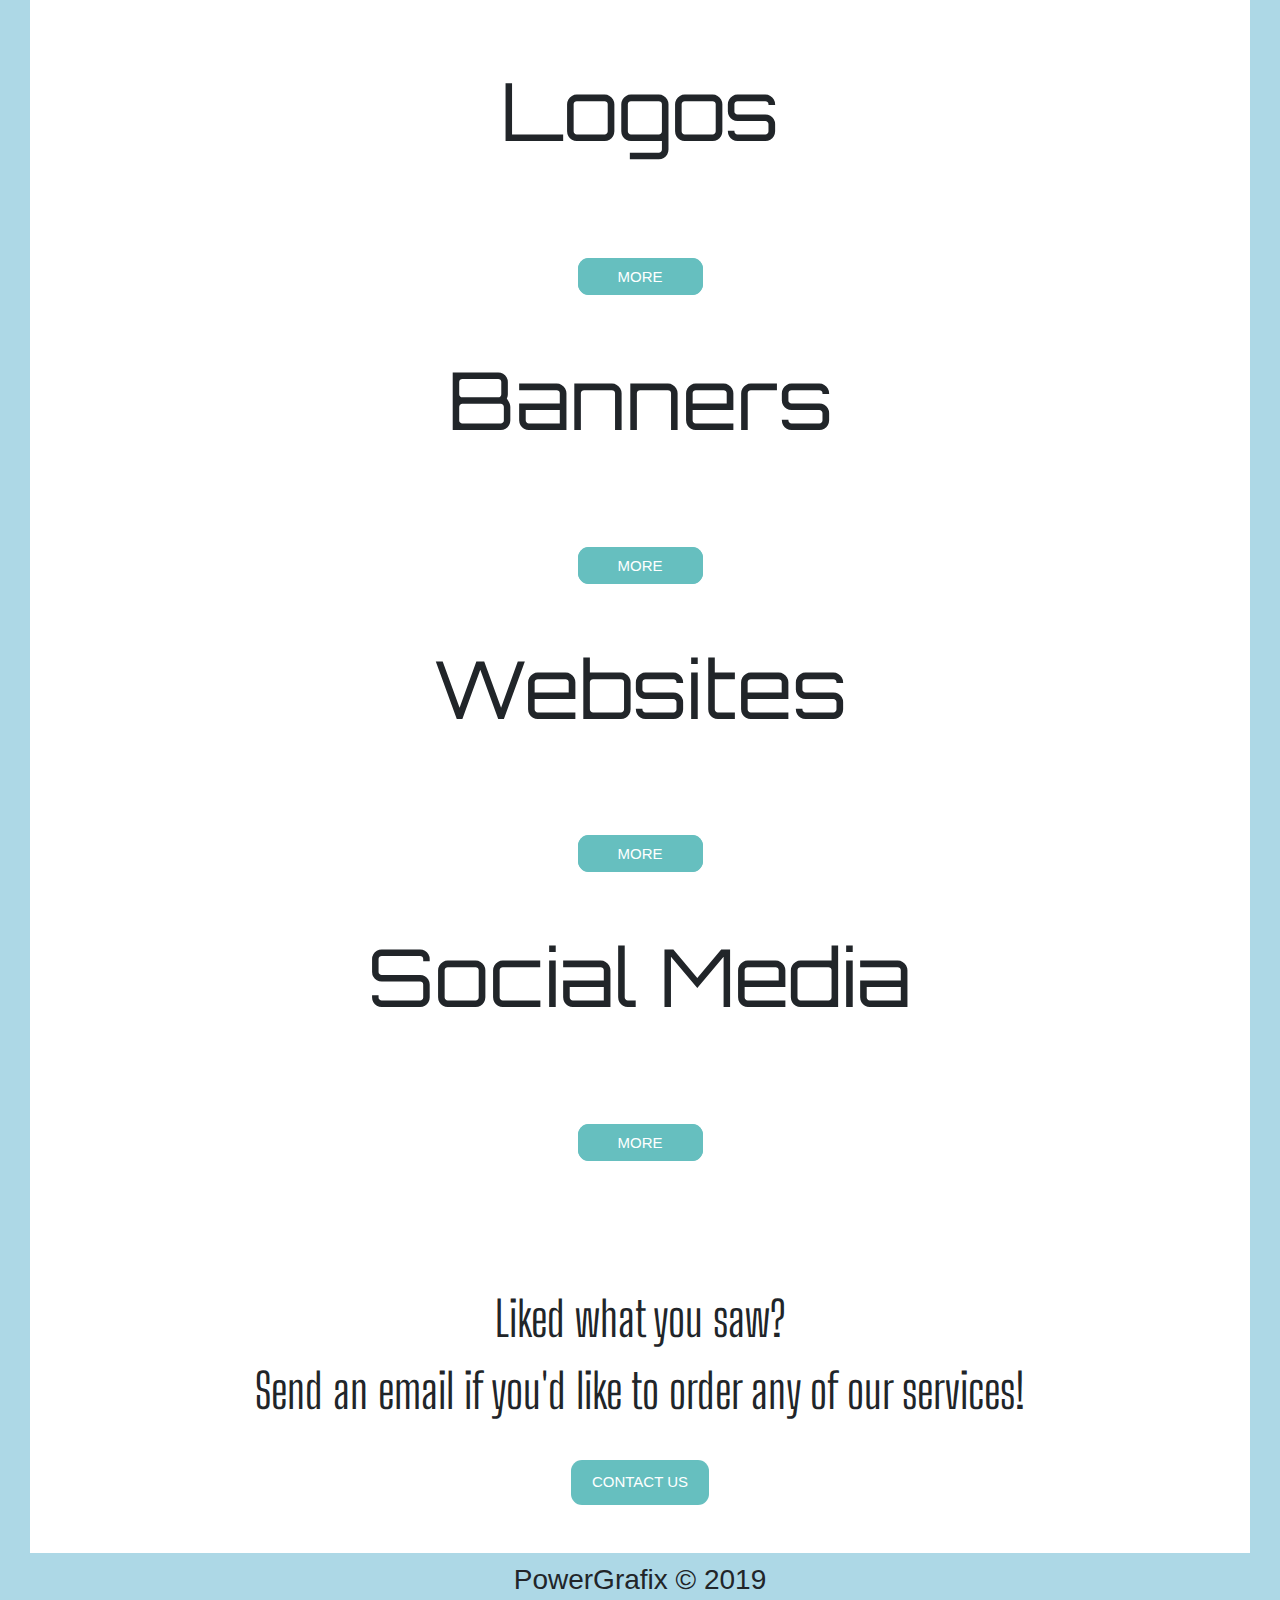
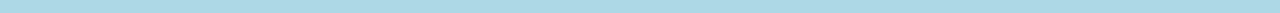
==== commit 0dad440f: "Add files via upload" ====
--- a/index.html
+++ b/index.html
@@ -17,47 +17,7 @@
 
 
 
-  <section class="navbar-section">
-    <div class="navbar-container">
-      <nav class="navbar fixed-top navbar-expand-lg navbar-light bg-light">
-        <a class="navbar-brand" href="">InfinityGrafix</a>
-        <button class="navbar-toggler" type="button" data-toggle="collapse" data-target="#navbarTogglerDemo02" aria-controls="navbarTogglerDemo01" aria-expanded="false" aria-label="Toggle navigation">
-          <span class="navbar-toggler-icon"></span>
-        </button>
-        <div class="collapse navbar-collapse" id="navbarTogglerDemo02">
-          <ul class="navbar-nav ml-auto">
-            <li class="nav-item">
-              <a class="nav-link" href="about.html">About</a>
-            </li>
-            <li class="nav-item">
-              <a class="nav-link" href="#contact-us">Contact Us</a>
-            </li>
-            <li class="nav-item">
-              <a class="nav-link" href="#logos-title">Logos</a>
-            </li>
-            <li class="nav-item">
-              <a class="nav-link" href="#banners-title">Banners</a>
-            </li>
-            <li class="nav-item">
-              <a class="nav-link" href="#websites-title">Websites</a>
-            </li>
-            <li class="nav-item">
-              <a class="nav-link" href="#social-title">Social Media</a>
-          </ul>
-        </div>
-      </nav>
-    </div>
-  </section>
-
-  <section class="header-section">
-    <div class="header-container">
-      <img class="graphic_designer" src="images/graphic_designer.jpg" alt="graphic_designer">
-      <div class="text_block">
-        You need it?
-        <p>We can create it.</p>
-      </div>
-    </div>
-  </section>
+  
 
   <section class="middle-section">
     <p id="logos-title">Logos</p>
--- a/css/styles.css
+++ b/css/styles.css
@@ -1,42 +1,5 @@
 body{
  text-align: center;
-}
-
-.navbar{
-  padding:0 0 1.5rem;
-}
-
-
-.navbar-brand{
-  font-family: 'Ubuntu', sans-serif;
-  font-size: 2.5rem;
-  font-weight: bold;
-  padding-left: 15px;
-}
-
-.nav-item{
-  padding: 0 18px;
-}
-
-.nav-link{
-  font-size: 1.2rem;
-}
-
-.graphic_designer{
-  width: 100%;
-
-}
-
-.header-container{
-  position: relative;
-}
-
-.text_block{
-  position: absolute;
-  font-family: 'Big Shoulders Display', cursive;
-  font-size: 7em;
-  bottom: 35%;
-  right: 25%;
 }
 
 .middle-section{
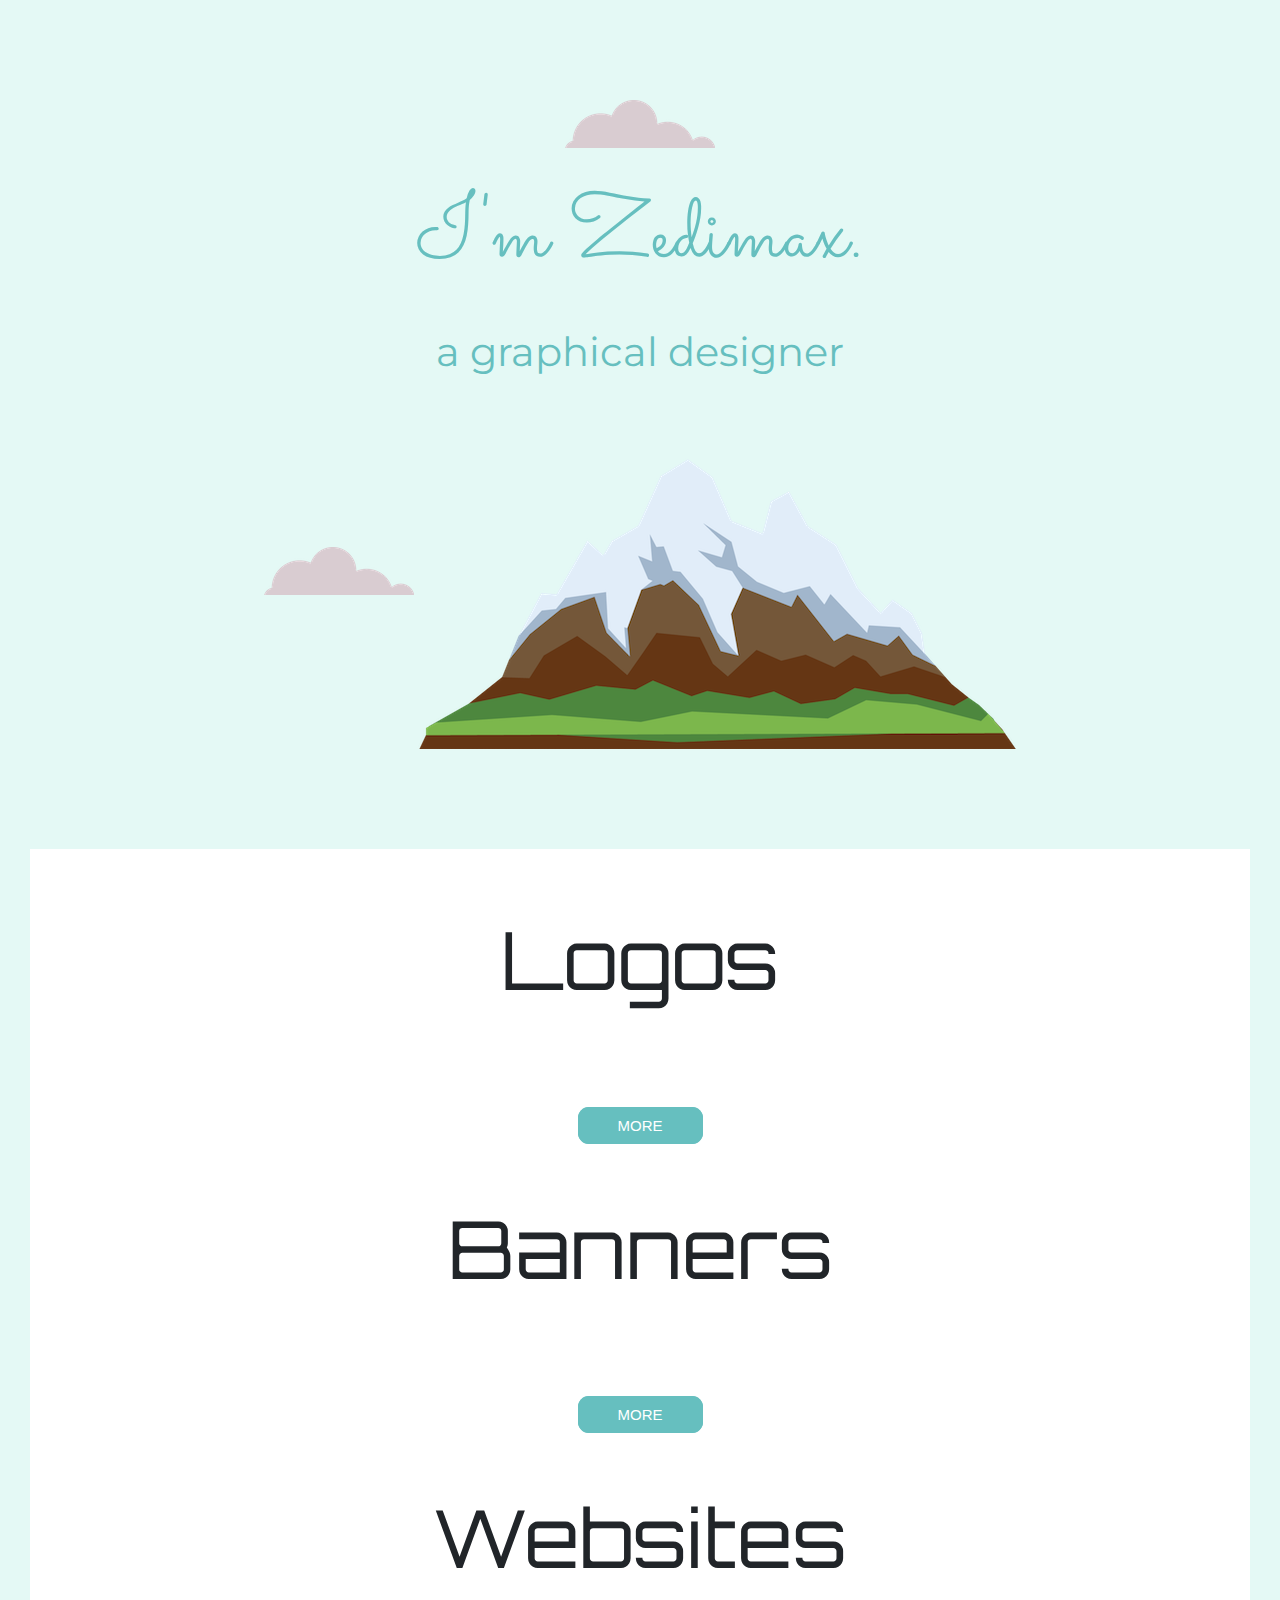
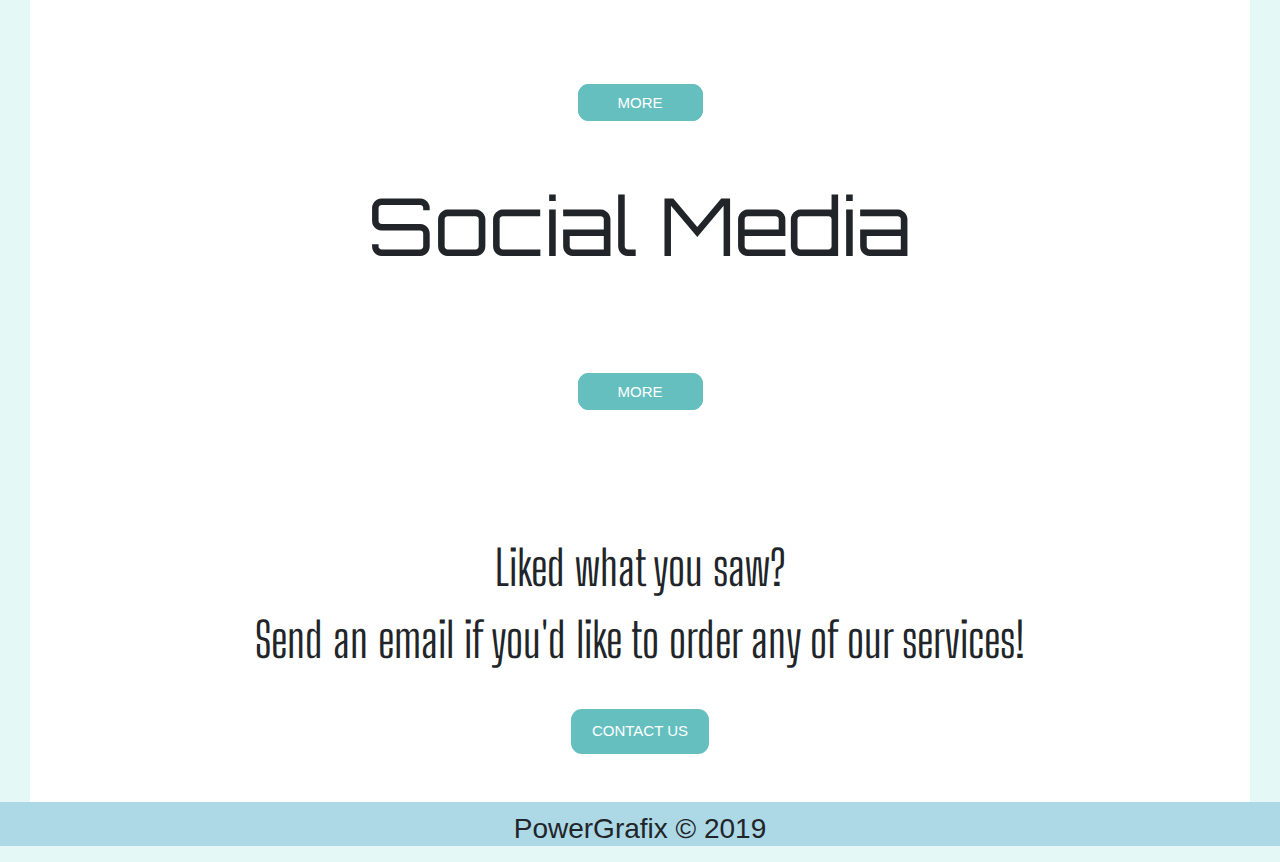
==== commit d7fdedb8: "Add files via upload" ====
--- a/index.html
+++ b/index.html
@@ -6,18 +6,24 @@
   <title>InfinityGrafix</title>
 
   <link rel="stylesheet" href="https://stackpath.bootstrapcdn.com/bootstrap/4.3.1/css/bootstrap.min.css" integrity="sha384-ggOyR0iXCbMQv3Xipma34MD+dH/1fQ784/j6cY/iJTQUOhcWr7x9JvoRxT2MZw1T" crossorigin="anonymous">
-  <link href="https://fonts.googleapis.com/css?family=Montserrat:900|Ubuntu" rel="stylesheet">
   <link href="https://fonts.googleapis.com/css?family=Big+Shoulders+Display&display=swap" rel="stylesheet">
   <link href="https://fonts.googleapis.com/css?family=Orbitron&display=swap" rel="stylesheet">
+  <link href="https://fonts.googleapis.com/css?family=Merriweather|Montserrat|Sacramento" rel="stylesheet">
 
   <link rel="stylesheet" href="css/styles.css">
 </head>
 
-<body style="background-color:#ADD8E6">
-
-
-
-  
+<body style="background-color:#E4F9F5">
+
+
+
+  <div class="top-container">
+    <img class="top-cloud" src="images/cloud.png" alt="cloud-image">
+    <h1>I'm Zedimax.</h1>
+    <h2><p>a graphical designer</p></h2>
+    <img class="bottom-cloud" src="images/cloud.png" alt="cloud-image">
+    <img src="images/mountain.png" alt="mountain-image">
+  </div>
 
   <section class="middle-section">
     <p id="logos-title">Logos</p>
--- a/css/styles.css
+++ b/css/styles.css
@@ -1,5 +1,27 @@
 body{
  text-align: center;
+}
+
+h1{
+  line-height: 2;
+  color: #66BFBF;
+  margin: 50px,auto,0px,auto;
+  margin: 0 auto;
+  font-size: 5.625rem;
+  font-family: 'Sacramento', cursive;
+}
+
+h2{
+  color:#66BFBF;
+  font-family: 'Montserrat', sans-serif;
+  font-size: 2.5rem;
+  font-weight: normal;
+}
+
+.top-container{
+  background-color: #E4F9F5;
+  position: relative;
+  padding: 100px;
 }
 
 .middle-section{
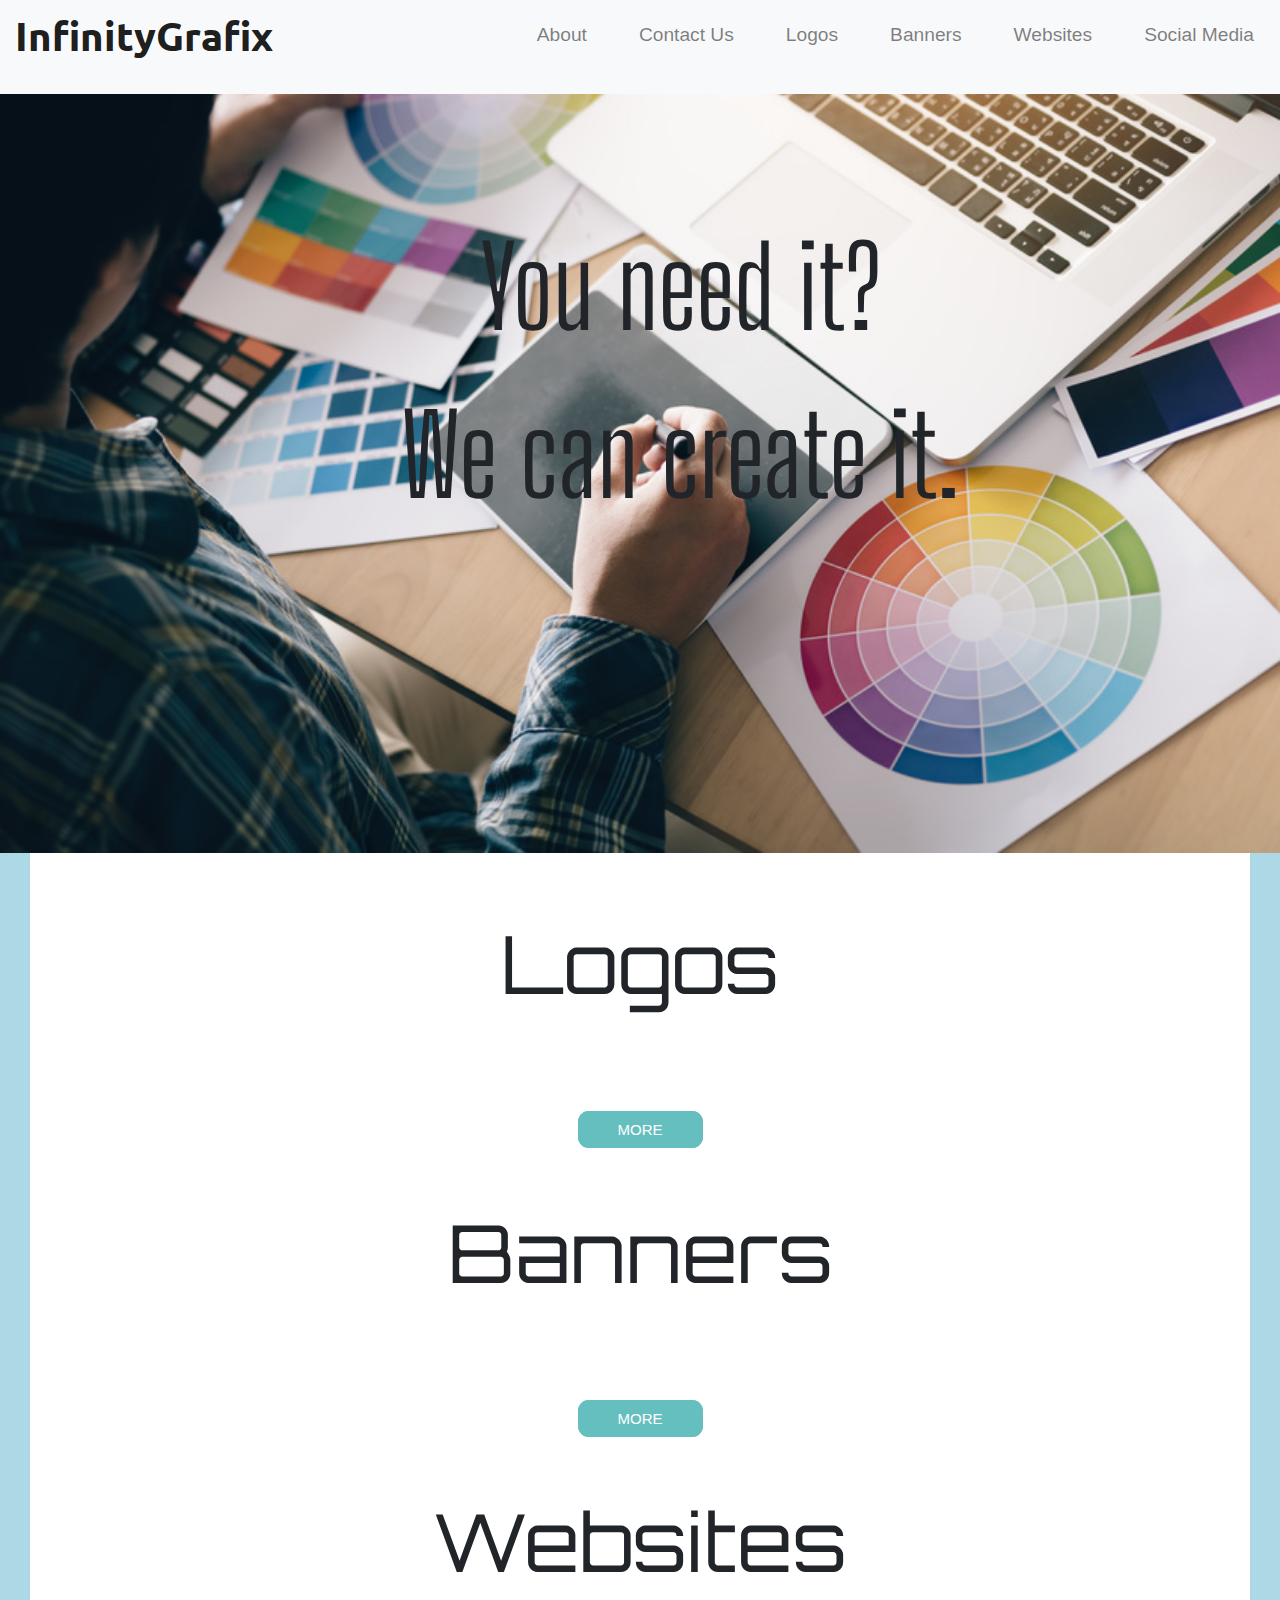
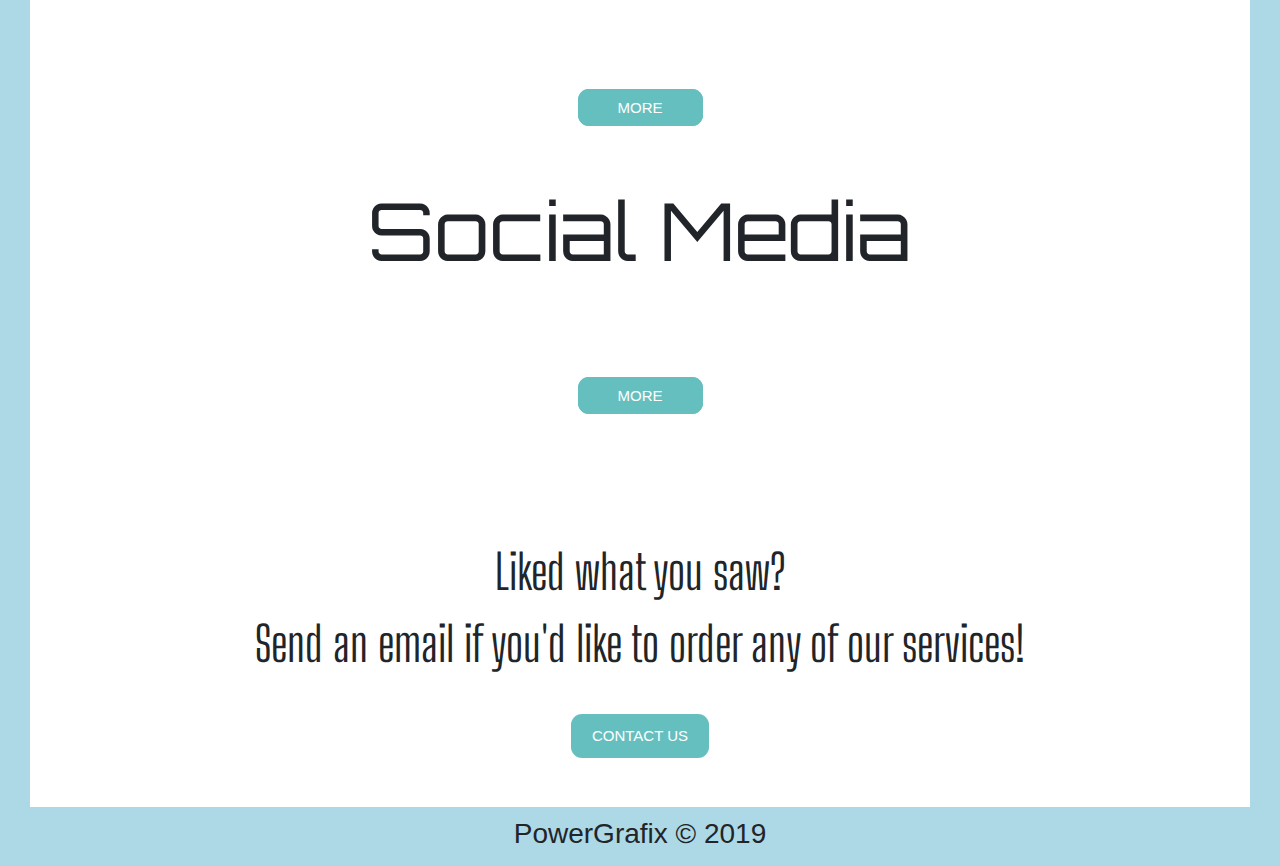
==== commit edcda13f: "Add files via upload" ====
--- a/index.html
+++ b/index.html
@@ -6,24 +6,58 @@
   <title>InfinityGrafix</title>
 
   <link rel="stylesheet" href="https://stackpath.bootstrapcdn.com/bootstrap/4.3.1/css/bootstrap.min.css" integrity="sha384-ggOyR0iXCbMQv3Xipma34MD+dH/1fQ784/j6cY/iJTQUOhcWr7x9JvoRxT2MZw1T" crossorigin="anonymous">
+  <link href="https://fonts.googleapis.com/css?family=Montserrat:900|Ubuntu" rel="stylesheet">
   <link href="https://fonts.googleapis.com/css?family=Big+Shoulders+Display&display=swap" rel="stylesheet">
   <link href="https://fonts.googleapis.com/css?family=Orbitron&display=swap" rel="stylesheet">
-  <link href="https://fonts.googleapis.com/css?family=Merriweather|Montserrat|Sacramento" rel="stylesheet">
 
   <link rel="stylesheet" href="css/styles.css">
 </head>
 
-<body style="background-color:#E4F9F5">
-
-
-
-  <div class="top-container">
-    <img class="top-cloud" src="images/cloud.png" alt="cloud-image">
-    <h1>I'm Zedimax.</h1>
-    <h2><p>a graphical designer</p></h2>
-    <img class="bottom-cloud" src="images/cloud.png" alt="cloud-image">
-    <img src="images/mountain.png" alt="mountain-image">
-  </div>
+<body style="background-color:#ADD8E6">
+
+
+
+  <section class="navbar-section">
+    <div class="navbar-container">
+      <nav class="navbar fixed-top navbar-expand-lg navbar-light bg-light">
+        <a class="navbar-brand" href="">InfinityGrafix</a>
+        <button class="navbar-toggler" type="button" data-toggle="collapse" data-target="#navbarTogglerDemo02" aria-controls="navbarTogglerDemo01" aria-expanded="false" aria-label="Toggle navigation">
+          <span class="navbar-toggler-icon"></span>
+        </button>
+        <div class="collapse navbar-collapse" id="navbarTogglerDemo02">
+          <ul class="navbar-nav ml-auto">
+            <li class="nav-item">
+              <a class="nav-link" href="about.html">About</a>
+            </li>
+            <li class="nav-item">
+              <a class="nav-link" href="#contact-us">Contact Us</a>
+            </li>
+            <li class="nav-item">
+              <a class="nav-link" href="#logos-title">Logos</a>
+            </li>
+            <li class="nav-item">
+              <a class="nav-link" href="#banners-title">Banners</a>
+            </li>
+            <li class="nav-item">
+              <a class="nav-link" href="#websites-title">Websites</a>
+            </li>
+            <li class="nav-item">
+              <a class="nav-link" href="#social-title">Social Media</a>
+          </ul>
+        </div>
+      </nav>
+    </div>
+  </section>
+
+  <section class="header-section">
+    <div class="header-container">
+      <img class="graphic_designer" src="images/graphic_designer.jpg" alt="graphic_designer">
+      <div class="text_block">
+        You need it?
+        <p>We can create it.</p>
+      </div>
+    </div>
+  </section>
 
   <section class="middle-section">
     <p id="logos-title">Logos</p>
--- a/css/styles.css
+++ b/css/styles.css
@@ -2,26 +2,41 @@
  text-align: center;
 }
 
-h1{
-  line-height: 2;
-  color: #66BFBF;
-  margin: 50px,auto,0px,auto;
-  margin: 0 auto;
-  font-size: 5.625rem;
-  font-family: 'Sacramento', cursive;
+.navbar{
+  padding:0 0 1.5rem;
 }
 
-h2{
-  color:#66BFBF;
-  font-family: 'Montserrat', sans-serif;
+
+.navbar-brand{
+  font-family: 'Ubuntu', sans-serif;
   font-size: 2.5rem;
-  font-weight: normal;
+  font-weight: bold;
+  padding-left: 15px;
 }
 
-.top-container{
-  background-color: #E4F9F5;
+.nav-item{
+  padding: 0 18px;
+}
+
+.nav-link{
+  font-size: 1.2rem;
+}
+
+.graphic_designer{
+  width: 100%;
+
+}
+
+.header-container{
   position: relative;
-  padding: 100px;
+}
+
+.text_block{
+  position: absolute;
+  font-family: 'Big Shoulders Display', cursive;
+  font-size: 7em;
+  bottom: 35%;
+  right: 25%;
 }
 
 .middle-section{
